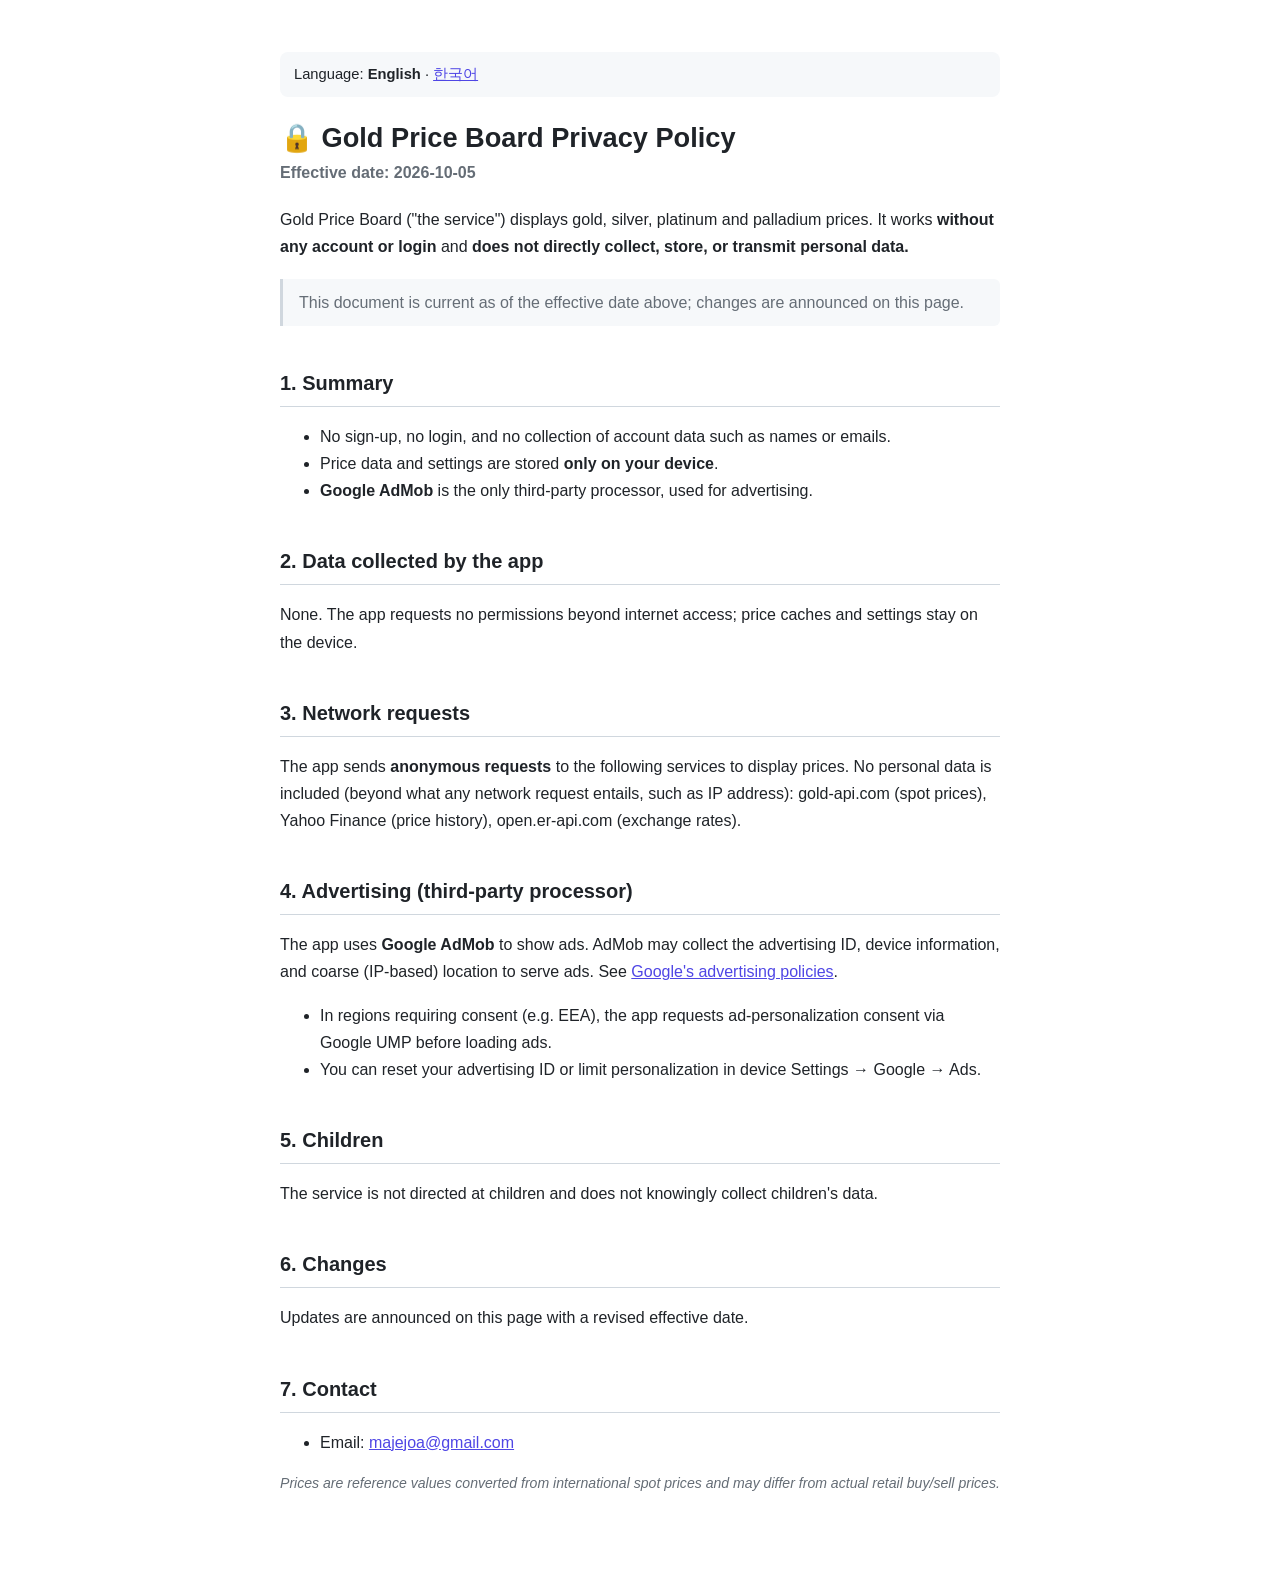
==== privacy.html @ 974d190d "feat: 금시세표 privacy policy page (ko/en) Co-Authored-By: Claude Fable 5 <noreply@anthropic.com>" ====
<!doctype html>
<html lang="en">
<head>
<meta charset="utf-8">
<meta name="viewport" content="width=device-width, initial-scale=1">
<meta name="robots" content="index, follow">
<title>Gold Price Board Privacy Policy · 금시세표 개인정보처리방침</title>
<link rel="stylesheet" href="style.css">
<noscript><style>#doc-ko,#doc-en{display:block!important}</style></noscript>
</head>
<body>
<main class="wrap">

<!-- ===================== 한국어 ===================== -->
<section id="doc-ko" hidden>
<p class="lang-switch">언어: <strong>한국어</strong> · <a href="#" onclick="setLang('en');return false;">English</a></p>

<h1>🔒 금시세표 개인정보처리방침</h1>
<p class="eff">시행일: 2026-10-05</p>
<p class="lead">금시세표(이하 "서비스")는 금·은·백금·팔라듐 시세를 보여주는 앱입니다. 금시세표는 <strong>계정 없이(로그인 없이)</strong> 동작하며, <strong>개인정보를 직접 수집·저장·전송하지 않습니다.</strong></p>
<blockquote>이 문서는 마지막에 명시된 시행일 기준이며, 변경 시 본 페이지에서 고지합니다.</blockquote>

<h2>1. 요약 (한눈에)</h2>
<ul>
<li>금시세표는 <strong>회원가입·로그인이 없고, 이름·이메일 같은 계정 정보를 수집하지 않습니다.</strong></li>
<li>시세 데이터와 설정은 <strong>이용자 기기 안에만</strong> 저장됩니다.</li>
<li>광고 표시를 위한 <strong>Google AdMob</strong>만 제3자 처리자로 사용합니다.</li>
</ul>

<h2>2. 앱이 직접 수집하는 정보</h2>
<p>없습니다. 앱은 어떤 권한도 추가로 요구하지 않으며(인터넷 접근 제외), 시세 캐시·화면 설정은 기기 내부에만 저장됩니다.</p>

<h2>3. 네트워크 통신</h2>
<p>시세 표시를 위해 아래 서비스에 <strong>익명 요청</strong>만 보냅니다. 이 과정에서 개인정보는 전송되지 않습니다(통신에 수반되는 IP 등 제외).</p>
<table>
<thead><tr><th>서비스</th><th>목적</th></tr></thead>
<tbody>
<tr><td>gold-api.com</td><td>귀금속 국제 현물 시세</td></tr>
<tr><td>Yahoo Finance</td><td>시세 히스토리 차트</td></tr>
<tr><td>open.er-api.com</td><td>환율(USD/KRW)</td></tr>
</tbody>
</table>

<h2>4. 광고 (제3자 처리자)</h2>
<p>앱은 광고 표시를 위해 <strong>Google AdMob</strong>을 사용합니다. AdMob은 광고 제공 과정에서 광고 ID(ADID), 기기 정보, 대략적 위치(IP 기반) 등을 수집할 수 있습니다.</p>
<table>
<thead><tr><th>처리자</th><th>목적</th><th>개인정보 처리방침</th></tr></thead>
<tbody>
<tr><td>Google AdMob</td><td>배너·전면 광고 제공</td><td><a href="https://policies.google.com/technologies/ads">policies.google.com/technologies/ads</a></td></tr>
</tbody>
</table>
<ul>
<li>동의가 필요한 지역(EEA 등)에서는 Google UMP를 통해 <strong>광고 개인화 동의를 먼저 요청</strong>합니다.</li>
<li>기기 설정 → Google → 광고에서 광고 ID 재설정 또는 개인화 제한이 가능합니다.</li>
</ul>

<h2>5. 아동의 개인정보</h2>
<p>금시세표는 아동을 주 대상으로 하지 않으며, 아동의 개인정보를 알고 수집하지 않습니다.</p>

<h2>6. 변경 고지</h2>
<p>방침이 변경되면 본 페이지에 갱신하여 고지하며, 상단 시행일을 수정합니다.</p>

<h2>7. 문의처</h2>
<ul>
<li>이메일: <a href="mailto:majejoa@gmail.com">majejoa@gmail.com</a></li>
</ul>

<p class="note">시세는 국제 현물 가격의 환산 참고가이며, 실제 매입/매도 가격과 다를 수 있습니다.</p>
</section>

<!-- ===================== English ===================== -->
<section id="doc-en" hidden>
<p class="lang-switch">Language: <strong>English</strong> · <a href="#" onclick="setLang('ko');return false;">한국어</a></p>

<h1>🔒 Gold Price Board Privacy Policy</h1>
<p class="eff">Effective date: 2026-10-05</p>
<p class="lead">Gold Price Board ("the service") displays gold, silver, platinum and palladium prices. It works <strong>without any account or login</strong> and <strong>does not directly collect, store, or transmit personal data.</strong></p>
<blockquote>This document is current as of the effective date above; changes are announced on this page.</blockquote>

<h2>1. Summary</h2>
<ul>
<li>No sign-up, no login, and no collection of account data such as names or emails.</li>
<li>Price data and settings are stored <strong>only on your device</strong>.</li>
<li><strong>Google AdMob</strong> is the only third-party processor, used for advertising.</li>
</ul>

<h2>2. Data collected by the app</h2>
<p>None. The app requests no permissions beyond internet access; price caches and settings stay on the device.</p>

<h2>3. Network requests</h2>
<p>The app sends <strong>anonymous requests</strong> to the following services to display prices. No personal data is included (beyond what any network request entails, such as IP address): gold-api.com (spot prices), Yahoo Finance (price history), open.er-api.com (exchange rates).</p>

<h2>4. Advertising (third-party processor)</h2>
<p>The app uses <strong>Google AdMob</strong> to show ads. AdMob may collect the advertising ID, device information, and coarse (IP-based) location to serve ads. See <a href="https://policies.google.com/technologies/ads">Google's advertising policies</a>.</p>
<ul>
<li>In regions requiring consent (e.g. EEA), the app requests ad-personalization consent via Google UMP before loading ads.</li>
<li>You can reset your advertising ID or limit personalization in device Settings → Google → Ads.</li>
</ul>

<h2>5. Children</h2>
<p>The service is not directed at children and does not knowingly collect children's data.</p>

<h2>6. Changes</h2>
<p>Updates are announced on this page with a revised effective date.</p>

<h2>7. Contact</h2>
<ul>
<li>Email: <a href="mailto:majejoa@gmail.com">majejoa@gmail.com</a></li>
</ul>

<p class="note">Prices are reference values converted from international spot prices and may differ from actual retail buy/sell prices.</p>
</section>

</main>
<script src="lang.js"></script>
</body>
</html>
---- style.css ----
:root {
  color-scheme: light dark;
  --bg: #ffffff;
  --fg: #1f2328;
  --muted: #656d76;
  --line: #d0d7de;
  --accent: #4f46e5;
  --quote-bg: #f6f8fa;
}
@media (prefers-color-scheme: dark) {
  :root {
    --bg: #0d1117;
    --fg: #e6edf3;
    --muted: #9198a1;
    --line: #30363d;
    --accent: #8b90f7;
    --quote-bg: #161b22;
  }
}
* { box-sizing: border-box; }
html { -webkit-text-size-adjust: 100%; }
body {
  margin: 0;
  background: var(--bg);
  color: var(--fg);
  font-family: -apple-system, BlinkMacSystemFont, "Segoe UI", Roboto, "Apple SD Gothic Neo", "Noto Sans KR", sans-serif;
  line-height: 1.7;
  font-size: 16px;
  word-break: keep-all;
}
.wrap { max-width: 760px; margin: 0 auto; padding: 28px 20px 80px; }
h1 { font-size: 1.7rem; line-height: 1.3; margin: 0 0 4px; }
h2 { font-size: 1.25rem; margin: 2em 0 0.6em; padding-bottom: 0.3em; border-bottom: 1px solid var(--line); }
h3 { font-size: 1.05rem; margin: 1.4em 0 0.4em; }
p, li { color: var(--fg); }
a { color: var(--accent); }
.eff { color: var(--muted); font-weight: 600; margin: 0 0 1.2em; }
.lead { color: var(--fg); }
blockquote {
  margin: 1.2em 0; padding: 0.6em 1em;
  background: var(--quote-bg); border-left: 3px solid var(--line);
  border-radius: 0 6px 6px 0; color: var(--muted);
}
table { width: 100%; border-collapse: collapse; margin: 1em 0; font-size: 0.92rem; display: block; overflow-x: auto; }
th, td { border: 1px solid var(--line); padding: 8px 10px; text-align: left; vertical-align: top; }
th { background: var(--quote-bg); font-weight: 700; white-space: nowrap; }
hr { border: none; border-top: 1px solid var(--line); margin: 2.4em 0; }
.note { color: var(--muted); font-size: 0.88rem; font-style: italic; }
.lang-switch { margin: 1.6em 0; padding: 10px 14px; background: var(--quote-bg); border-radius: 8px; font-size: 0.92rem; }
.footer-nav { margin-top: 3em; padding-top: 1.2em; border-top: 1px solid var(--line); font-size: 0.92rem; }
code { background: var(--quote-bg); padding: 0.1em 0.35em; border-radius: 4px; font-size: 0.9em; }
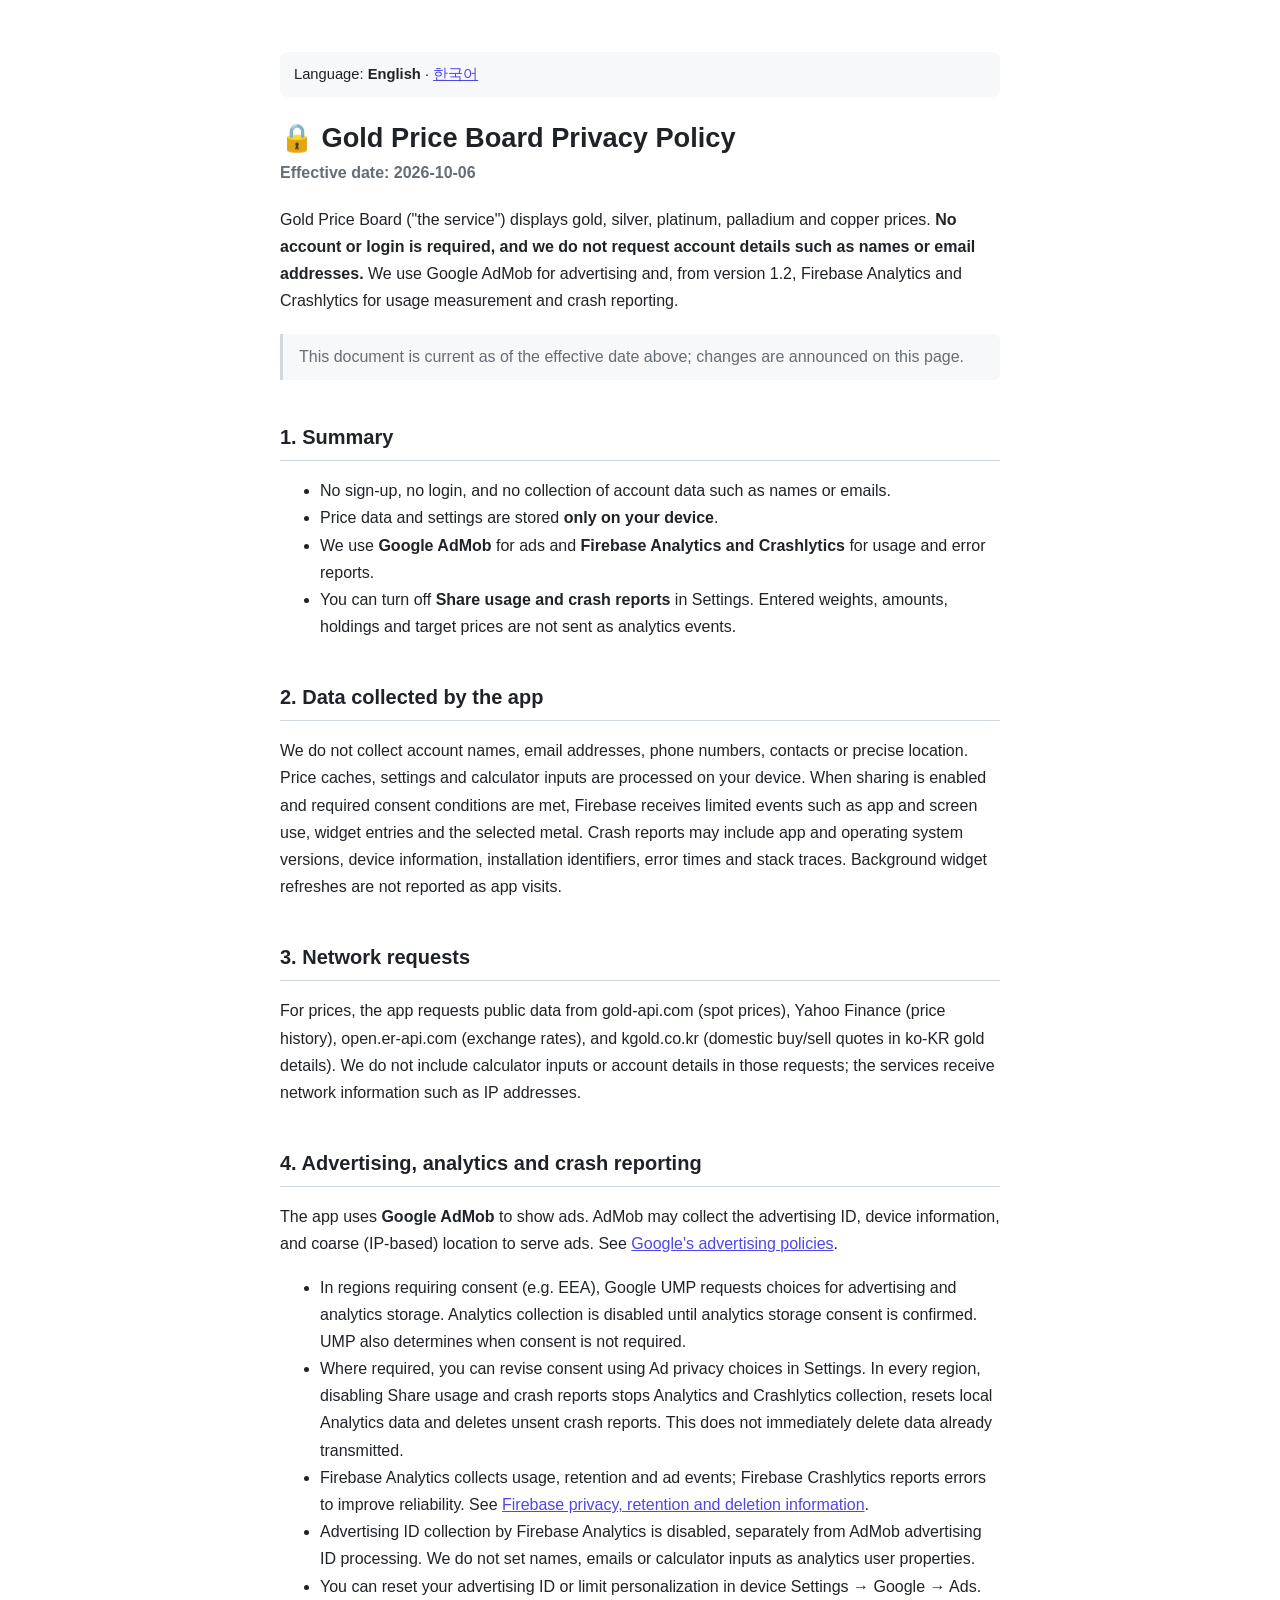
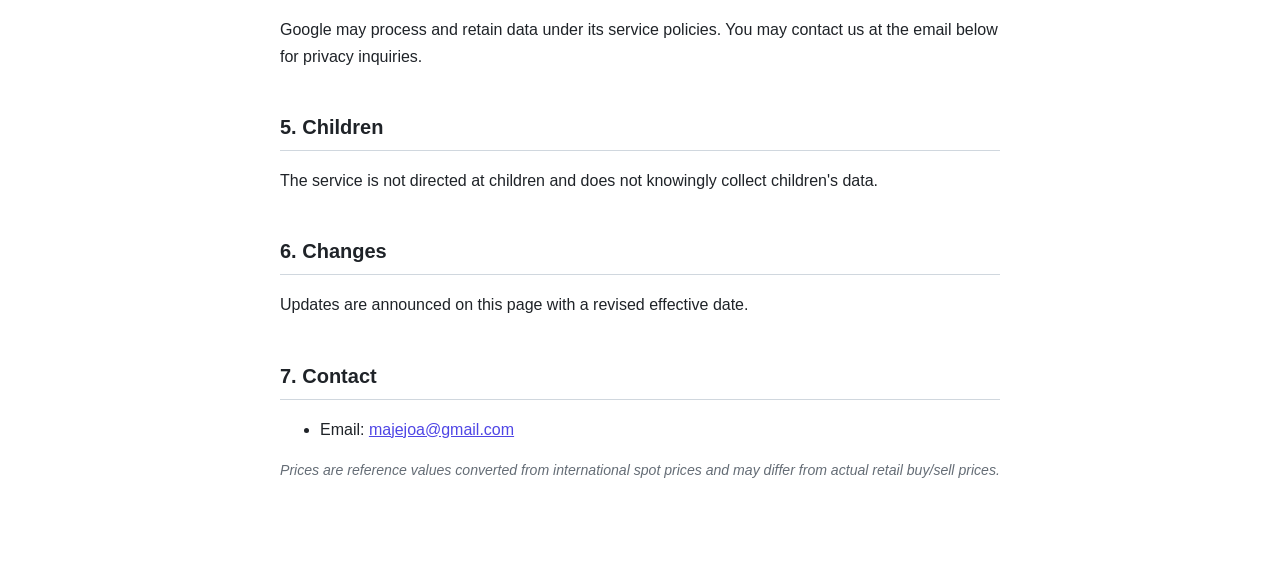
==== commit e0f2200c: "docs: disclose Firebase analytics and crash reports" ====
--- a/privacy.html
+++ b/privacy.html
@@ -16,19 +16,20 @@
 <p class="lang-switch">언어: <strong>한국어</strong> · <a href="#" onclick="setLang('en');return false;">English</a></p>
 
 <h1>🔒 금시세표 개인정보처리방침</h1>
-<p class="eff">시행일: 2026-10-05</p>
-<p class="lead">금시세표(이하 "서비스")는 금·은·백금·팔라듐 시세를 보여주는 앱입니다. 금시세표는 <strong>계정 없이(로그인 없이)</strong> 동작하며, <strong>개인정보를 직접 수집·저장·전송하지 않습니다.</strong></p>
+<p class="eff">시행일: 2026-10-06</p>
+<p class="lead">금시세표(이하 "서비스")는 금·은·백금·팔라듐·구리 시세를 보여주는 앱입니다. <strong>회원가입·로그인이 없으며 이름·이메일 같은 계정 정보를 요청하지 않습니다.</strong> 광고 제공에는 Google AdMob을 사용하고, 1.2부터 앱 개선을 위한 이용 통계와 오류 보고에 Firebase Analytics·Crashlytics를 사용합니다.</p>
 <blockquote>이 문서는 마지막에 명시된 시행일 기준이며, 변경 시 본 페이지에서 고지합니다.</blockquote>
 
 <h2>1. 요약 (한눈에)</h2>
 <ul>
 <li>금시세표는 <strong>회원가입·로그인이 없고, 이름·이메일 같은 계정 정보를 수집하지 않습니다.</strong></li>
 <li>시세 데이터와 설정은 <strong>이용자 기기 안에만</strong> 저장됩니다.</li>
-<li>광고 표시를 위한 <strong>Google AdMob</strong>만 제3자 처리자로 사용합니다.</li>
+<li>광고에는 <strong>Google AdMob</strong>, 이용 통계와 오류 보고에는 <strong>Firebase Analytics·Crashlytics</strong>를 사용합니다.</li>
+<li>설정의 <strong>사용 통계 및 오류 정보 공유</strong>를 끌 수 있습니다. 입력한 무게·금액·보유량·목표가는 분석 이벤트로 전송하지 않습니다.</li>
 </ul>
 
 <h2>2. 앱이 직접 수집하는 정보</h2>
-<p>없습니다. 앱은 어떤 권한도 추가로 요구하지 않으며(인터넷 접근 제외), 시세 캐시·화면 설정은 기기 내부에만 저장됩니다.</p>
+<p>회원 이름·이메일·전화번호·연락처·정밀 위치를 수집하지 않습니다. 시세 캐시·화면 설정과 계산에 입력한 값은 기기 안에서 처리합니다. 통계 공유가 켜져 있고 필요한 동의 조건을 충족하면 앱·화면 이용, 위젯을 통한 앱 진입, 선택한 금속 종류 같은 제한된 이벤트를 Firebase에 전송합니다. 오류 보고에는 앱·운영체제 버전, 기기 정보, 설치 식별자, 오류 시각과 스택 추적 등이 포함될 수 있습니다. 위젯의 백그라운드 갱신을 앱 방문 이벤트로 보고하지 않습니다.</p>
 
 <h2>3. 네트워크 통신</h2>
 <p>시세 표시를 위해 아래 서비스에 <strong>익명 요청</strong>만 보냅니다. 이 과정에서 개인정보는 전송되지 않습니다(통신에 수반되는 IP 등 제외).</p>
@@ -38,21 +39,27 @@
 <tr><td>gold-api.com</td><td>귀금속 국제 현물 시세</td></tr>
 <tr><td>Yahoo Finance</td><td>시세 히스토리 차트</td></tr>
 <tr><td>open.er-api.com</td><td>환율(USD/KRW)</td></tr>
+<tr><td>kgold.co.kr</td><td>ko-KR 금 상세의 국내 살 때·팔 때 공개 가격</td></tr>
 </tbody>
 </table>
 
-<h2>4. 광고 (제3자 처리자)</h2>
+<h2>4. 광고·통계·오류 보고 (제3자 처리자)</h2>
 <p>앱은 광고 표시를 위해 <strong>Google AdMob</strong>을 사용합니다. AdMob은 광고 제공 과정에서 광고 ID(ADID), 기기 정보, 대략적 위치(IP 기반) 등을 수집할 수 있습니다.</p>
 <table>
 <thead><tr><th>처리자</th><th>목적</th><th>개인정보 처리방침</th></tr></thead>
 <tbody>
 <tr><td>Google AdMob</td><td>배너·전면 광고 제공</td><td><a href="https://policies.google.com/technologies/ads">policies.google.com/technologies/ads</a></td></tr>
+<tr><td>Google Firebase Analytics</td><td>앱 이용·재방문·광고 이벤트 측정</td><td><a href="https://firebase.google.com/support/privacy">firebase.google.com/support/privacy</a></td></tr>
+<tr><td>Google Firebase Crashlytics</td><td>앱 오류 진단과 안정성 개선</td><td><a href="https://firebase.google.com/support/privacy">firebase.google.com/support/privacy</a></td></tr>
 </tbody>
 </table>
 <ul>
-<li>동의가 필요한 지역(EEA 등)에서는 Google UMP를 통해 <strong>광고 개인화 동의를 먼저 요청</strong>합니다.</li>
+<li>동의가 필요한 지역(EEA 등)에서는 Google UMP로 광고·통계 저장에 대한 선택을 요청합니다. Analytics는 통계 저장 동의가 확인되기 전 수집을 중지합니다. 동의가 필요 없는 상태도 UMP가 확인합니다.</li>
+<li>필요한 지역에서는 설정의 광고 개인정보 선택에서 동의를 변경할 수 있습니다. 모든 지역에서 사용 통계 및 오류 정보 공유를 끄면 Analytics·Crashlytics 수집을 중지하고 기기의 Analytics 데이터와 전송하지 않은 오류 보고를 정리합니다. 이미 전송된 데이터가 즉시 삭제된다는 의미는 아닙니다.</li>
+<li>Firebase Analytics의 광고 ID 수집은 비활성화합니다. AdMob의 광고 ID 처리와 구분됩니다. 이름·이메일 등으로 이용자를 식별하거나 계산 입력값을 사용자 속성으로 보내지 않습니다.</li>
 <li>기기 설정 → Google → 광고에서 광고 ID 재설정 또는 개인화 제한이 가능합니다.</li>
 </ul>
+<p>Google은 각 서비스의 정책에 따라 데이터를 처리·보관할 수 있습니다. Firebase 처리·보관 및 삭제 안내는 위 링크를 참조하세요. 개인정보 관련 문의는 아래 이메일로 접수합니다.</p>
 
 <h2>5. 아동의 개인정보</h2>
 <p>금시세표는 아동을 주 대상으로 하지 않으며, 아동의 개인정보를 알고 수집하지 않습니다.</p>
@@ -73,29 +80,34 @@
 <p class="lang-switch">Language: <strong>English</strong> · <a href="#" onclick="setLang('ko');return false;">한국어</a></p>
 
 <h1>🔒 Gold Price Board Privacy Policy</h1>
-<p class="eff">Effective date: 2026-10-05</p>
-<p class="lead">Gold Price Board ("the service") displays gold, silver, platinum and palladium prices. It works <strong>without any account or login</strong> and <strong>does not directly collect, store, or transmit personal data.</strong></p>
+<p class="eff">Effective date: 2026-10-06</p>
+<p class="lead">Gold Price Board ("the service") displays gold, silver, platinum, palladium and copper prices. <strong>No account or login is required, and we do not request account details such as names or email addresses.</strong> We use Google AdMob for advertising and, from version 1.2, Firebase Analytics and Crashlytics for usage measurement and crash reporting.</p>
 <blockquote>This document is current as of the effective date above; changes are announced on this page.</blockquote>
 
 <h2>1. Summary</h2>
 <ul>
 <li>No sign-up, no login, and no collection of account data such as names or emails.</li>
 <li>Price data and settings are stored <strong>only on your device</strong>.</li>
-<li><strong>Google AdMob</strong> is the only third-party processor, used for advertising.</li>
+<li>We use <strong>Google AdMob</strong> for ads and <strong>Firebase Analytics and Crashlytics</strong> for usage and error reports.</li>
+<li>You can turn off <strong>Share usage and crash reports</strong> in Settings. Entered weights, amounts, holdings and target prices are not sent as analytics events.</li>
 </ul>
 
 <h2>2. Data collected by the app</h2>
-<p>None. The app requests no permissions beyond internet access; price caches and settings stay on the device.</p>
+<p>We do not collect account names, email addresses, phone numbers, contacts or precise location. Price caches, settings and calculator inputs are processed on your device. When sharing is enabled and required consent conditions are met, Firebase receives limited events such as app and screen use, widget entries and the selected metal. Crash reports may include app and operating system versions, device information, installation identifiers, error times and stack traces. Background widget refreshes are not reported as app visits.</p>
 
 <h2>3. Network requests</h2>
-<p>The app sends <strong>anonymous requests</strong> to the following services to display prices. No personal data is included (beyond what any network request entails, such as IP address): gold-api.com (spot prices), Yahoo Finance (price history), open.er-api.com (exchange rates).</p>
+<p>For prices, the app requests public data from gold-api.com (spot prices), Yahoo Finance (price history), open.er-api.com (exchange rates), and kgold.co.kr (domestic buy/sell quotes in ko-KR gold details). We do not include calculator inputs or account details in those requests; the services receive network information such as IP addresses.</p>
 
-<h2>4. Advertising (third-party processor)</h2>
+<h2>4. Advertising, analytics and crash reporting</h2>
 <p>The app uses <strong>Google AdMob</strong> to show ads. AdMob may collect the advertising ID, device information, and coarse (IP-based) location to serve ads. See <a href="https://policies.google.com/technologies/ads">Google's advertising policies</a>.</p>
 <ul>
-<li>In regions requiring consent (e.g. EEA), the app requests ad-personalization consent via Google UMP before loading ads.</li>
+<li>In regions requiring consent (e.g. EEA), Google UMP requests choices for advertising and analytics storage. Analytics collection is disabled until analytics storage consent is confirmed. UMP also determines when consent is not required.</li>
+<li>Where required, you can revise consent using Ad privacy choices in Settings. In every region, disabling Share usage and crash reports stops Analytics and Crashlytics collection, resets local Analytics data and deletes unsent crash reports. This does not immediately delete data already transmitted.</li>
+<li>Firebase Analytics collects usage, retention and ad events; Firebase Crashlytics reports errors to improve reliability. See <a href="https://firebase.google.com/support/privacy">Firebase privacy, retention and deletion information</a>.</li>
+<li>Advertising ID collection by Firebase Analytics is disabled, separately from AdMob advertising ID processing. We do not set names, emails or calculator inputs as analytics user properties.</li>
 <li>You can reset your advertising ID or limit personalization in device Settings → Google → Ads.</li>
 </ul>
+<p>Google may process and retain data under its service policies. You may contact us at the email below for privacy inquiries.</p>
 
 <h2>5. Children</h2>
 <p>The service is not directed at children and does not knowingly collect children's data.</p>
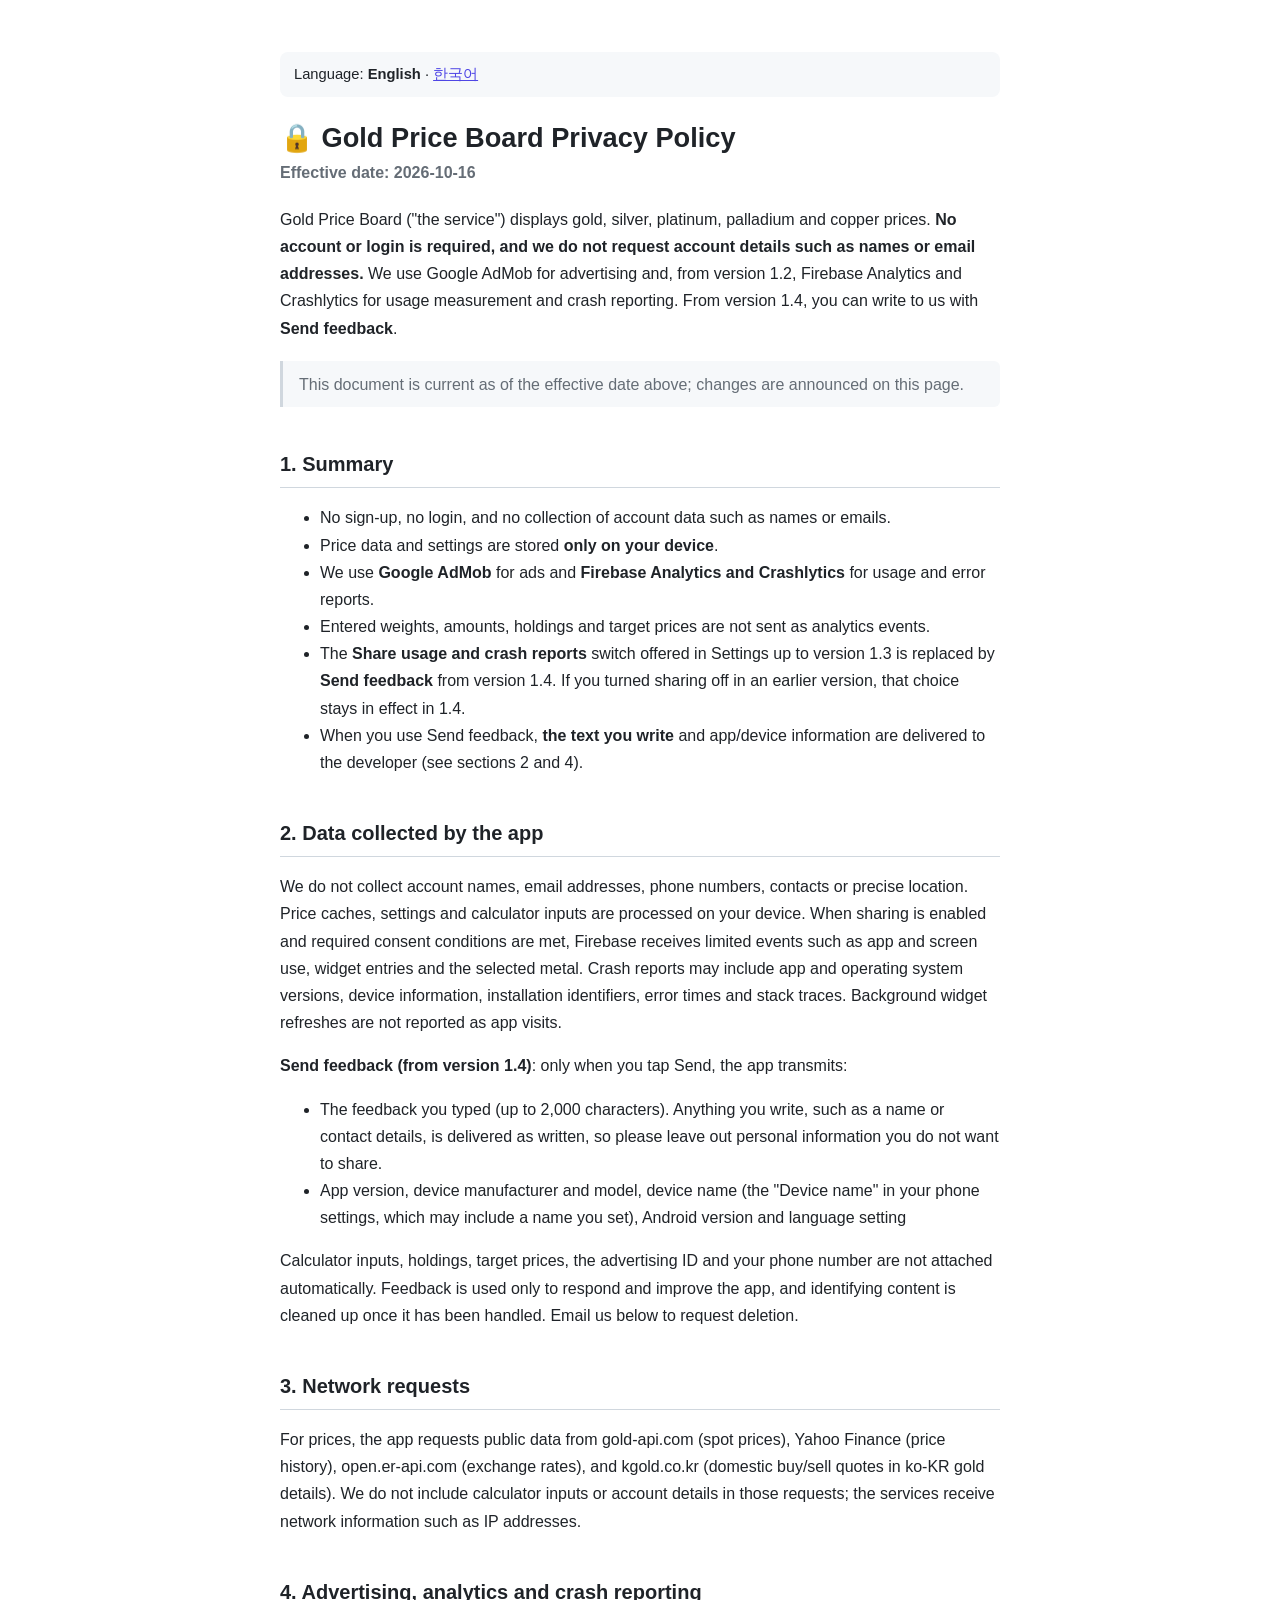
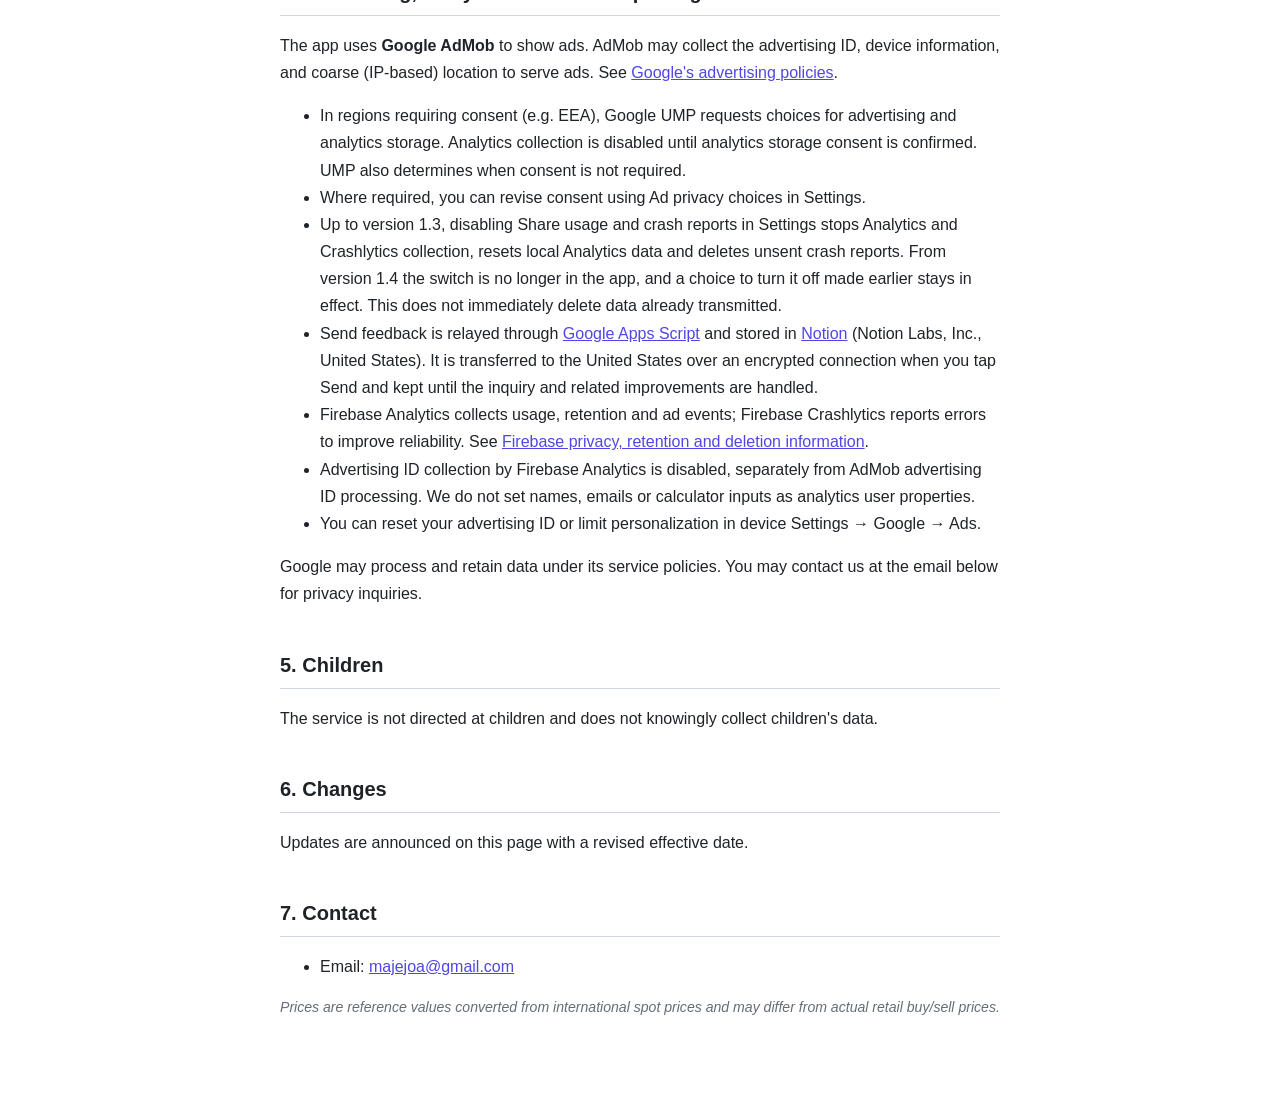
==== commit 1f840649: "docs: replace telemetry switch with in-app feedback disclosure (1.4) - Disclose Send feedback: typed" ====
--- a/privacy.html
+++ b/privacy.html
@@ -16,8 +16,8 @@
 <p class="lang-switch">언어: <strong>한국어</strong> · <a href="#" onclick="setLang('en');return false;">English</a></p>
 
 <h1>🔒 금시세표 개인정보처리방침</h1>
-<p class="eff">시행일: 2026-10-06</p>
-<p class="lead">금시세표(이하 "서비스")는 금·은·백금·팔라듐·구리 시세를 보여주는 앱입니다. <strong>회원가입·로그인이 없으며 이름·이메일 같은 계정 정보를 요청하지 않습니다.</strong> 광고 제공에는 Google AdMob을 사용하고, 1.2부터 앱 개선을 위한 이용 통계와 오류 보고에 Firebase Analytics·Crashlytics를 사용합니다.</p>
+<p class="eff">시행일: 2026-10-16</p>
+<p class="lead">금시세표(이하 "서비스")는 금·은·백금·팔라듐·구리 시세를 보여주는 앱입니다. <strong>회원가입·로그인이 없으며 이름·이메일 같은 계정 정보를 요청하지 않습니다.</strong> 광고 제공에는 Google AdMob을 사용하고, 1.2부터 앱 개선을 위한 이용 통계와 오류 보고에 Firebase Analytics·Crashlytics를 사용합니다. 1.4부터 이용자가 직접 적어 보내는 <strong>의견 보내기</strong>를 제공합니다.</p>
 <blockquote>이 문서는 마지막에 명시된 시행일 기준이며, 변경 시 본 페이지에서 고지합니다.</blockquote>
 
 <h2>1. 요약 (한눈에)</h2>
@@ -25,11 +25,19 @@
 <li>금시세표는 <strong>회원가입·로그인이 없고, 이름·이메일 같은 계정 정보를 수집하지 않습니다.</strong></li>
 <li>시세 데이터와 설정은 <strong>이용자 기기 안에만</strong> 저장됩니다.</li>
 <li>광고에는 <strong>Google AdMob</strong>, 이용 통계와 오류 보고에는 <strong>Firebase Analytics·Crashlytics</strong>를 사용합니다.</li>
-<li>설정의 <strong>사용 통계 및 오류 정보 공유</strong>를 끌 수 있습니다. 입력한 무게·금액·보유량·목표가는 분석 이벤트로 전송하지 않습니다.</li>
+<li>입력한 무게·금액·보유량·목표가는 분석 이벤트로 전송하지 않습니다.</li>
+<li>1.3까지 제공하던 설정의 <strong>사용 통계 및 오류 정보 공유</strong> 스위치는 1.4부터 <strong>의견 보내기</strong>로 바뀝니다. 이전 버전에서 공유를 꺼 두셨다면 그 선택은 1.4에서도 그대로 유지됩니다.</li>
+<li>의견 보내기를 이용하면 <strong>직접 적은 내용</strong>과 앱 버전·기기 정보가 운영자에게 전달됩니다(아래 2·4항).</li>
 </ul>
 
 <h2>2. 앱이 직접 수집하는 정보</h2>
 <p>회원 이름·이메일·전화번호·연락처·정밀 위치를 수집하지 않습니다. 시세 캐시·화면 설정과 계산에 입력한 값은 기기 안에서 처리합니다. 통계 공유가 켜져 있고 필요한 동의 조건을 충족하면 앱·화면 이용, 위젯을 통한 앱 진입, 선택한 금속 종류 같은 제한된 이벤트를 Firebase에 전송합니다. 오류 보고에는 앱·운영체제 버전, 기기 정보, 설치 식별자, 오류 시각과 스택 추적 등이 포함될 수 있습니다. 위젯의 백그라운드 갱신을 앱 방문 이벤트로 보고하지 않습니다.</p>
+<p><strong>의견 보내기(1.4부터)</strong>: 이용자가 보내기를 누를 때만 다음을 전송합니다.</p>
+<ul>
+<li>이용자가 입력한 의견 내용(최대 2,000자). 입력란에 이름·연락처 등을 적으면 그 내용도 함께 전달되니, 원하지 않는 개인정보는 적지 말아 주세요.</li>
+<li>앱 버전, 기기 제조사·모델명, 기기 이름(휴대폰 설정의 '디바이스 이름'으로, 이용자가 바꾼 이름이 포함될 수 있음), Android 버전, 언어 설정</li>
+</ul>
+<p>입력한 무게·금액·보유량·목표가, 광고 ID, 전화번호는 의견에 자동으로 붙지 않습니다. 보내 주신 의견은 문의 대응과 앱 개선에만 쓰며, 처리가 끝나면 개인을 알아볼 수 있는 내용이 남지 않도록 정리합니다. 삭제를 원하시면 아래 이메일로 요청해 주세요.</p>
 
 <h2>3. 네트워크 통신</h2>
 <p>시세 표시를 위해 아래 서비스에 <strong>익명 요청</strong>만 보냅니다. 이 과정에서 개인정보는 전송되지 않습니다(통신에 수반되는 IP 등 제외).</p>
@@ -51,11 +59,15 @@
 <tr><td>Google AdMob</td><td>배너·전면 광고 제공</td><td><a href="https://policies.google.com/technologies/ads">policies.google.com/technologies/ads</a></td></tr>
 <tr><td>Google Firebase Analytics</td><td>앱 이용·재방문·광고 이벤트 측정</td><td><a href="https://firebase.google.com/support/privacy">firebase.google.com/support/privacy</a></td></tr>
 <tr><td>Google Firebase Crashlytics</td><td>앱 오류 진단과 안정성 개선</td><td><a href="https://firebase.google.com/support/privacy">firebase.google.com/support/privacy</a></td></tr>
+<tr><td>Google Apps Script</td><td>의견 보내기 전달(중계)</td><td><a href="https://policies.google.com/privacy">policies.google.com/privacy</a></td></tr>
+<tr><td>Notion Labs, Inc.(미국)</td><td>받은 의견 보관·관리</td><td><a href="https://www.notion.com/notion/privacy">notion.com/notion/privacy</a></td></tr>
 </tbody>
 </table>
 <ul>
 <li>동의가 필요한 지역(EEA 등)에서는 Google UMP로 광고·통계 저장에 대한 선택을 요청합니다. Analytics는 통계 저장 동의가 확인되기 전 수집을 중지합니다. 동의가 필요 없는 상태도 UMP가 확인합니다.</li>
-<li>필요한 지역에서는 설정의 광고 개인정보 선택에서 동의를 변경할 수 있습니다. 모든 지역에서 사용 통계 및 오류 정보 공유를 끄면 Analytics·Crashlytics 수집을 중지하고 기기의 Analytics 데이터와 전송하지 않은 오류 보고를 정리합니다. 이미 전송된 데이터가 즉시 삭제된다는 의미는 아닙니다.</li>
+<li>필요한 지역에서는 설정의 광고 개인정보 선택에서 동의를 변경할 수 있습니다.</li>
+<li>1.3까지는 설정의 사용 통계 및 오류 정보 공유를 끄면 Analytics·Crashlytics 수집을 중지하고 기기의 Analytics 데이터와 전송하지 않은 오류 보고를 정리합니다. 1.4부터는 앱 안에 이 스위치가 없으며, 이전에 끈 선택은 계속 적용됩니다. 이미 전송된 데이터가 즉시 삭제된다는 의미는 아닙니다.</li>
+<li>의견 보내기로 받은 내용은 국외(미국)에 있는 Notion에 보관됩니다. 이전 국가: 미국 / 이전 시점: 이용자가 보내기를 누를 때 / 이전 방법: 암호화된 네트워크 전송 / 보유 기간: 문의 처리와 앱 개선이 끝날 때까지.</li>
 <li>Firebase Analytics의 광고 ID 수집은 비활성화합니다. AdMob의 광고 ID 처리와 구분됩니다. 이름·이메일 등으로 이용자를 식별하거나 계산 입력값을 사용자 속성으로 보내지 않습니다.</li>
 <li>기기 설정 → Google → 광고에서 광고 ID 재설정 또는 개인화 제한이 가능합니다.</li>
 </ul>
@@ -80,8 +92,8 @@
 <p class="lang-switch">Language: <strong>English</strong> · <a href="#" onclick="setLang('ko');return false;">한국어</a></p>
 
 <h1>🔒 Gold Price Board Privacy Policy</h1>
-<p class="eff">Effective date: 2026-10-06</p>
-<p class="lead">Gold Price Board ("the service") displays gold, silver, platinum, palladium and copper prices. <strong>No account or login is required, and we do not request account details such as names or email addresses.</strong> We use Google AdMob for advertising and, from version 1.2, Firebase Analytics and Crashlytics for usage measurement and crash reporting.</p>
+<p class="eff">Effective date: 2026-10-16</p>
+<p class="lead">Gold Price Board ("the service") displays gold, silver, platinum, palladium and copper prices. <strong>No account or login is required, and we do not request account details such as names or email addresses.</strong> We use Google AdMob for advertising and, from version 1.2, Firebase Analytics and Crashlytics for usage measurement and crash reporting. From version 1.4, you can write to us with <strong>Send feedback</strong>.</p>
 <blockquote>This document is current as of the effective date above; changes are announced on this page.</blockquote>
 
 <h2>1. Summary</h2>
@@ -89,11 +101,19 @@
 <li>No sign-up, no login, and no collection of account data such as names or emails.</li>
 <li>Price data and settings are stored <strong>only on your device</strong>.</li>
 <li>We use <strong>Google AdMob</strong> for ads and <strong>Firebase Analytics and Crashlytics</strong> for usage and error reports.</li>
-<li>You can turn off <strong>Share usage and crash reports</strong> in Settings. Entered weights, amounts, holdings and target prices are not sent as analytics events.</li>
+<li>Entered weights, amounts, holdings and target prices are not sent as analytics events.</li>
+<li>The <strong>Share usage and crash reports</strong> switch offered in Settings up to version 1.3 is replaced by <strong>Send feedback</strong> from version 1.4. If you turned sharing off in an earlier version, that choice stays in effect in 1.4.</li>
+<li>When you use Send feedback, <strong>the text you write</strong> and app/device information are delivered to the developer (see sections 2 and 4).</li>
 </ul>
 
 <h2>2. Data collected by the app</h2>
 <p>We do not collect account names, email addresses, phone numbers, contacts or precise location. Price caches, settings and calculator inputs are processed on your device. When sharing is enabled and required consent conditions are met, Firebase receives limited events such as app and screen use, widget entries and the selected metal. Crash reports may include app and operating system versions, device information, installation identifiers, error times and stack traces. Background widget refreshes are not reported as app visits.</p>
+<p><strong>Send feedback (from version 1.4)</strong>: only when you tap Send, the app transmits:</p>
+<ul>
+<li>The feedback you typed (up to 2,000 characters). Anything you write, such as a name or contact details, is delivered as written, so please leave out personal information you do not want to share.</li>
+<li>App version, device manufacturer and model, device name (the "Device name" in your phone settings, which may include a name you set), Android version and language setting</li>
+</ul>
+<p>Calculator inputs, holdings, target prices, the advertising ID and your phone number are not attached automatically. Feedback is used only to respond and improve the app, and identifying content is cleaned up once it has been handled. Email us below to request deletion.</p>
 
 <h2>3. Network requests</h2>
 <p>For prices, the app requests public data from gold-api.com (spot prices), Yahoo Finance (price history), open.er-api.com (exchange rates), and kgold.co.kr (domestic buy/sell quotes in ko-KR gold details). We do not include calculator inputs or account details in those requests; the services receive network information such as IP addresses.</p>
@@ -102,7 +122,9 @@
 <p>The app uses <strong>Google AdMob</strong> to show ads. AdMob may collect the advertising ID, device information, and coarse (IP-based) location to serve ads. See <a href="https://policies.google.com/technologies/ads">Google's advertising policies</a>.</p>
 <ul>
 <li>In regions requiring consent (e.g. EEA), Google UMP requests choices for advertising and analytics storage. Analytics collection is disabled until analytics storage consent is confirmed. UMP also determines when consent is not required.</li>
-<li>Where required, you can revise consent using Ad privacy choices in Settings. In every region, disabling Share usage and crash reports stops Analytics and Crashlytics collection, resets local Analytics data and deletes unsent crash reports. This does not immediately delete data already transmitted.</li>
+<li>Where required, you can revise consent using Ad privacy choices in Settings.</li>
+<li>Up to version 1.3, disabling Share usage and crash reports in Settings stops Analytics and Crashlytics collection, resets local Analytics data and deletes unsent crash reports. From version 1.4 the switch is no longer in the app, and a choice to turn it off made earlier stays in effect. This does not immediately delete data already transmitted.</li>
+<li>Send feedback is relayed through <a href="https://policies.google.com/privacy">Google Apps Script</a> and stored in <a href="https://www.notion.com/notion/privacy">Notion</a> (Notion Labs, Inc., United States). It is transferred to the United States over an encrypted connection when you tap Send and kept until the inquiry and related improvements are handled.</li>
 <li>Firebase Analytics collects usage, retention and ad events; Firebase Crashlytics reports errors to improve reliability. See <a href="https://firebase.google.com/support/privacy">Firebase privacy, retention and deletion information</a>.</li>
 <li>Advertising ID collection by Firebase Analytics is disabled, separately from AdMob advertising ID processing. We do not set names, emails or calculator inputs as analytics user properties.</li>
 <li>You can reset your advertising ID or limit personalization in device Settings → Google → Ads.</li>
